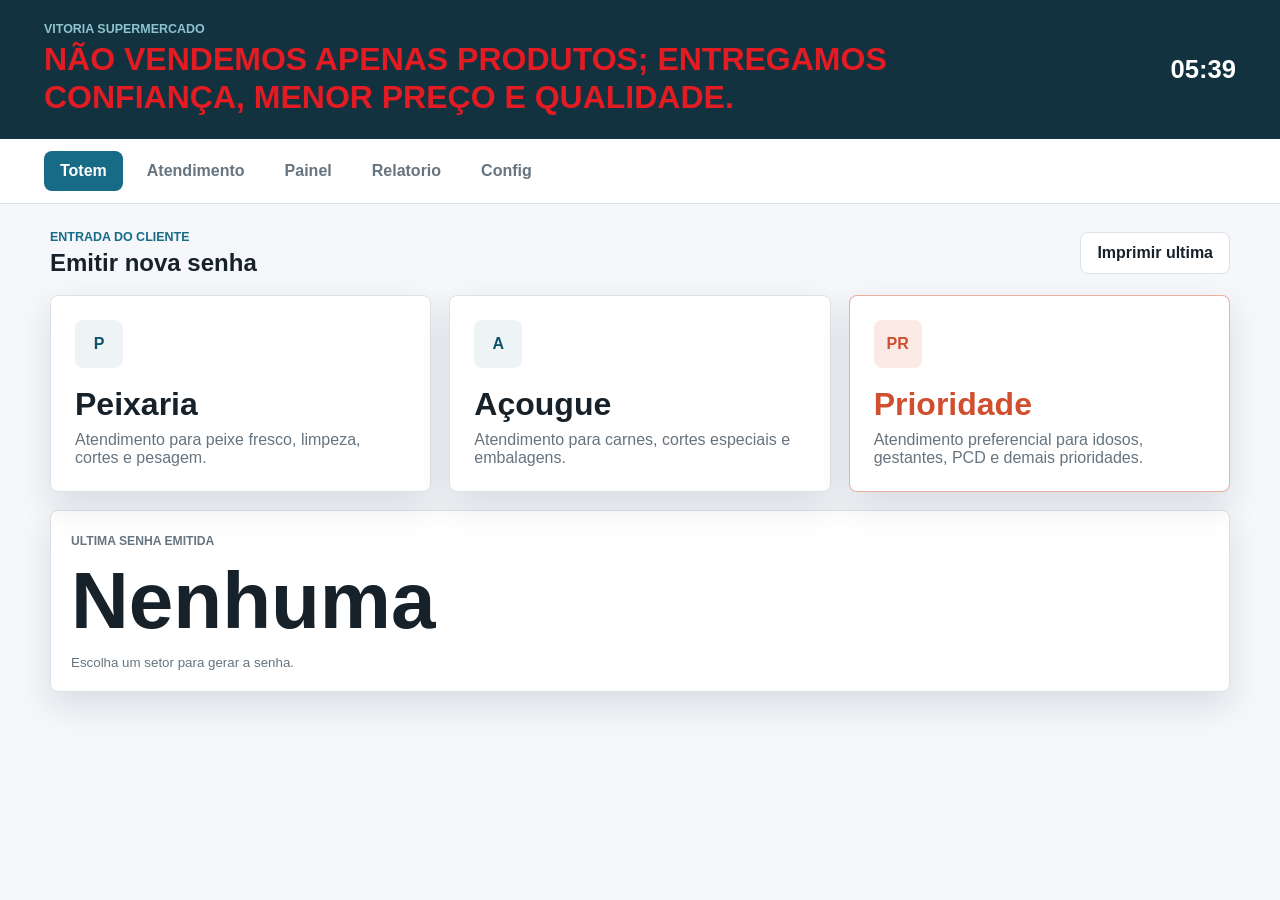
==== index.html @ a45faa85 "chore: primeiro commit" ====
<!doctype html>
<html lang="pt-BR">
  <head>
    <meta charset="utf-8">
    <meta name="viewport" content="width=device-width, initial-scale=1">
    <title>NÃO VENDEMOS APENAS PRODUTOS; ENTREGAMOS CONFIANÇA, MENOR PREÇO E QUALIDADE.</title>
    <link rel="stylesheet" href="styles.css">
  </head>
  <body>
    <header class="topbar">
      <div>
        <p class="eyebrow">VITORIA SUPERMERCADO</p>
        <h1 class="brand-message">NÃO VENDEMOS APENAS PRODUTOS; ENTREGAMOS CONFIANÇA, MENOR PREÇO E QUALIDADE.</h1>
      </div>
      <div class="clock" id="clock">--:--</div>
    </header>

    <nav class="tabs" aria-label="Areas do sistema">
      <button class="tab active" data-view="totem">Totem</button>
      <button class="tab" data-view="atendimento">Atendimento</button>
      <button class="tab" data-view="painel">Painel</button>
      <button class="tab" data-view="relatorio">Relatorio</button>
      <button class="tab" data-view="config">Config</button>
    </nav>

    <main>
      <section class="view active" id="view-totem">
        <div class="section-heading">
          <div>
            <p class="eyebrow">Entrada do cliente</p>
            <h2>Emitir nova senha</h2>
          </div>
          <button class="ghost" id="print-last">Imprimir ultima</button>
        </div>

        <div class="service-grid" id="service-grid"></div>

        <article class="ticket-preview" aria-live="polite">
          <span>Ultima senha emitida</span>
          <strong id="last-ticket">Nenhuma</strong>
          <small id="last-ticket-detail">Escolha um setor para gerar a senha.</small>
        </article>
      </section>

      <section class="view" id="view-atendimento">
        <div class="section-heading">
          <div>
            <p class="eyebrow">Operacao</p>
            <h2>Chamar e concluir atendimento</h2>
          </div>
          <button class="danger" id="reset-day">Zerar dia</button>
        </div>

        <div class="queue-layout">
          <aside class="counter-panel">
            <label for="counter-name">Guiche ou atendente</label>
            <input id="counter-name" type="text" value="Balcão do açougue" maxlength="28">

            <label for="sector-filter">Setor</label>
            <select id="sector-filter"></select>

            <button class="primary full" id="call-next">Chamar proxima senha</button>
            <button class="secondary full" id="recall-current">Chamar novamente</button>
            <button class="success full" id="finish-current">Finalizar atendimento</button>
            <button class="ghost full" id="skip-current">Pular senha</button>
          </aside>

          <div class="current-card">
            <span>Senha em atendimento</span>
            <strong id="current-ticket">--</strong>
            <p id="current-detail">Nenhuma senha chamada.</p>
          </div>

          <div class="queue-card">
            <div class="card-title">
              <h3>Aguardando</h3>
              <span id="waiting-count">0</span>
            </div>
            <div class="ticket-list" id="waiting-list"></div>
          </div>
        </div>
      </section>

      <section class="view" id="view-painel">
        <div class="panel-screen">
          <div class="panel-main">
            <img class="panel-logo" src="assets/logo-vitoria-super.png" alt="Vitoria Supermercados">
            <span>Senha chamada</span>
            <strong id="panel-ticket">--</strong>
            <p id="panel-sector">Aguardando chamada</p>
            <b id="panel-counter">--</b>
          </div>
          <div class="panel-history">
            <h3>Ultimas chamadas</h3>
            <div id="history-list"></div>
          </div>
        </div>
      </section>

      <section class="view" id="view-relatorio">
        <div class="section-heading">
          <div>
            <p class="eyebrow">Resumo do dia</p>
            <h2>Indicadores</h2>
          </div>
          <button class="ghost" id="export-json">Exportar JSON</button>
        </div>
        <div class="metrics" id="metrics"></div>
      </section>

      <section class="view" id="view-config">
        <div class="section-heading">
          <div>
            <p class="eyebrow">Preferencias</p>
            <h2>Setores e prioridades</h2>
          </div>
          <button class="primary" id="save-config">Salvar</button>
        </div>
        <div class="config-list" id="config-list"></div>
      </section>
    </main>

    <template id="service-template">
      <button class="service-card">
        <span class="service-prefix"></span>
        <strong class="service-name"></strong>
        <small class="service-description"></small>
      </button>
    </template>

    <script src="app.js"></script>
  </body>
</html>
---- styles.css ----
:root {
  --bg: #f5f7fa;
  --surface: #ffffff;
  --surface-2: #eef3f6;
  --text: #16212a;
  --muted: #66747f;
  --line: #dbe3e8;
  --brand: #176b87;
  --brand-dark: #0f5269;
  --accent: #d04f2f;
  --success: #16754a;
  --danger: #b42318;
  --shadow: 0 14px 34px rgba(17, 36, 48, 0.12);
}

* {
  box-sizing: border-box;
}

body {
  margin: 0;
  min-height: 100vh;
  background: var(--bg);
  color: var(--text);
  font-family: Arial, Helvetica, sans-serif;
}

button,
input,
select {
  font: inherit;
}

button {
  border: 0;
  cursor: pointer;
}

.topbar {
  display: flex;
  align-items: center;
  justify-content: space-between;
  gap: 20px;
  padding: 22px clamp(16px, 4vw, 44px);
  background: #12323f;
  color: #fff;
}

.topbar h1,
.section-heading h2 {
  margin: 0;
  letter-spacing: 0;
}

.topbar h1 {
  max-width: 920px;
  font-size: clamp(1.35rem, 3vw, 2rem);
  line-height: 1.18;
}

.brand-message {
  color: #e31b23;
}

.eyebrow {
  margin: 0 0 5px;
  color: #8fc2cf;
  font-size: 0.78rem;
  font-weight: 700;
  text-transform: uppercase;
}

.clock {
  min-width: 110px;
  text-align: right;
  font-size: 1.6rem;
  font-weight: 700;
}

.tabs {
  display: flex;
  gap: 8px;
  padding: 12px clamp(16px, 4vw, 44px);
  background: var(--surface);
  border-bottom: 1px solid var(--line);
  overflow-x: auto;
}

.tab {
  min-height: 40px;
  padding: 0 16px;
  border-radius: 8px;
  background: transparent;
  color: var(--muted);
  font-weight: 700;
  white-space: nowrap;
}

.tab.active {
  background: var(--brand);
  color: #fff;
}

main {
  width: min(1180px, calc(100% - 28px));
  margin: 26px auto 44px;
}

.view {
  display: none;
}

.view.active {
  display: block;
}

.section-heading {
  display: flex;
  align-items: center;
  justify-content: space-between;
  gap: 16px;
  margin-bottom: 18px;
}

.section-heading .eyebrow {
  color: var(--brand);
}

.service-grid {
  display: grid;
  grid-template-columns: repeat(3, minmax(0, 1fr));
  gap: 18px;
}

.service-card {
  min-height: 190px;
  padding: 24px;
  border: 1px solid var(--line);
  border-radius: 8px;
  background: var(--surface);
  color: var(--text);
  text-align: left;
  box-shadow: var(--shadow);
}

.service-card:hover {
  border-color: var(--brand);
  transform: translateY(-1px);
}

.service-card.priority-service {
  border-color: rgba(208, 79, 47, 0.45);
}

.service-card.priority-service .service-prefix {
  background: rgba(208, 79, 47, 0.12);
  color: var(--accent);
}

.service-card.priority-service .service-name {
  color: var(--accent);
}

.service-prefix {
  display: inline-grid;
  width: 48px;
  height: 48px;
  place-items: center;
  border-radius: 8px;
  background: var(--surface-2);
  color: var(--brand-dark);
  font-weight: 800;
}

.service-name {
  display: block;
  margin: 18px 0 8px;
  font-size: 2rem;
}

.service-description {
  color: var(--muted);
  font-size: 1rem;
}

.ticket-preview,
.current-card,
.queue-card,
.counter-panel,
.metric,
.config-row {
  border: 1px solid var(--line);
  border-radius: 8px;
  background: var(--surface);
  box-shadow: var(--shadow);
}

.ticket-preview {
  margin-top: 18px;
  padding: 20px;
}

.ticket-preview span,
.current-card span,
.panel-main span {
  color: var(--muted);
  font-weight: 700;
  text-transform: uppercase;
  font-size: 0.76rem;
}

.ticket-preview strong {
  display: block;
  margin: 6px 0;
  font-size: clamp(2.5rem, 9vw, 5rem);
}

.ticket-preview small,
.current-card p {
  color: var(--muted);
}

.queue-layout {
  display: grid;
  grid-template-columns: 260px 1fr 1.1fr;
  gap: 18px;
  align-items: start;
}

.counter-panel {
  display: grid;
  gap: 10px;
  padding: 18px;
}

label {
  color: var(--muted);
  font-size: 0.86rem;
  font-weight: 700;
}

input,
select {
  width: 100%;
  min-height: 42px;
  padding: 0 12px;
  border: 1px solid var(--line);
  border-radius: 8px;
  background: #fff;
  color: var(--text);
}

.primary,
.secondary,
.success,
.danger,
.ghost {
  min-height: 42px;
  padding: 0 16px;
  border-radius: 8px;
  font-weight: 800;
}

.primary {
  background: var(--brand);
  color: #fff;
}

.secondary {
  background: #273946;
  color: #fff;
}

.success {
  background: var(--success);
  color: #fff;
}

.danger {
  background: var(--danger);
  color: #fff;
}

.ghost {
  border: 1px solid var(--line);
  background: var(--surface);
  color: var(--text);
}

.full {
  width: 100%;
}

.current-card {
  min-height: 290px;
  padding: 24px;
}

.current-card strong {
  display: block;
  margin: 12px 0;
  font-size: clamp(3rem, 9vw, 6.5rem);
}

.queue-card {
  min-height: 290px;
  padding: 18px;
}

.card-title {
  display: flex;
  justify-content: space-between;
  align-items: center;
  gap: 14px;
  margin-bottom: 12px;
}

.card-title h3,
.panel-history h3 {
  margin: 0;
}

.card-title span {
  display: inline-grid;
  min-width: 34px;
  height: 34px;
  place-items: center;
  border-radius: 8px;
  background: var(--surface-2);
  font-weight: 800;
}

.ticket-list,
#history-list {
  display: grid;
  gap: 10px;
}

.ticket-item {
  display: grid;
  grid-template-columns: 90px 1fr auto;
  gap: 10px;
  align-items: center;
  padding: 12px;
  border-radius: 8px;
  background: var(--surface-2);
}

.ticket-item.priority-ticket {
  background: rgba(208, 79, 47, 0.12);
  border: 1px solid rgba(208, 79, 47, 0.26);
}

.ticket-item.priority-ticket strong {
  color: var(--accent);
}

.ticket-item strong {
  font-size: 1.35rem;
}

.ticket-item span {
  color: var(--muted);
}

.empty {
  padding: 16px;
  border: 1px dashed var(--line);
  border-radius: 8px;
  color: var(--muted);
  text-align: center;
}

.panel-screen {
  display: grid;
  grid-template-columns: minmax(0, 1.4fr) 360px;
  gap: 18px;
  min-height: 560px;
}

.panel-main {
  display: grid;
  align-content: center;
  justify-items: center;
  gap: 10px;
  padding: 28px 32px 34px;
  border-radius: 8px;
  background: #ffffff;
  border: 1px solid var(--line);
  color: #fff;
  text-align: center;
}

.panel-logo {
  width: min(520px, 88%);
  max-height: 170px;
  object-fit: contain;
  margin-bottom: 12px;
}

.panel-main span {
  color: var(--brand);
}

.panel-main strong {
  color: #0f2731;
  font-size: clamp(5rem, 18vw, 13rem);
  line-height: 1;
}

.panel-main p {
  margin: 18px 0 8px;
  color: var(--text);
  font-size: clamp(1.6rem, 4vw, 3rem);
}

.panel-main b {
  font-size: clamp(1.2rem, 3vw, 2rem);
  color: var(--accent);
}

.panel-history {
  padding: 20px;
  border-radius: 8px;
  background: var(--surface);
  border: 1px solid var(--line);
}

.metrics {
  display: grid;
  grid-template-columns: repeat(auto-fit, minmax(170px, 1fr));
  gap: 16px;
}

.metric {
  padding: 18px;
}

.metric span {
  color: var(--muted);
  font-weight: 700;
}

.metric strong {
  display: block;
  margin-top: 8px;
  font-size: 2.2rem;
}

.config-list {
  display: grid;
  gap: 12px;
}

.config-row {
  display: grid;
  grid-template-columns: 1fr 110px 1fr;
  gap: 12px;
  align-items: end;
  padding: 16px;
}

@media (max-width: 920px) {
  .service-grid,
  .queue-layout,
  .panel-screen,
  .metrics,
  .config-row {
    grid-template-columns: 1fr;
  }

  .section-heading {
    align-items: stretch;
    flex-direction: column;
  }

  .topbar {
    align-items: flex-start;
    flex-direction: column;
  }

  .clock {
    text-align: left;
  }

  .ticket-item {
    grid-template-columns: 1fr;
  }
}
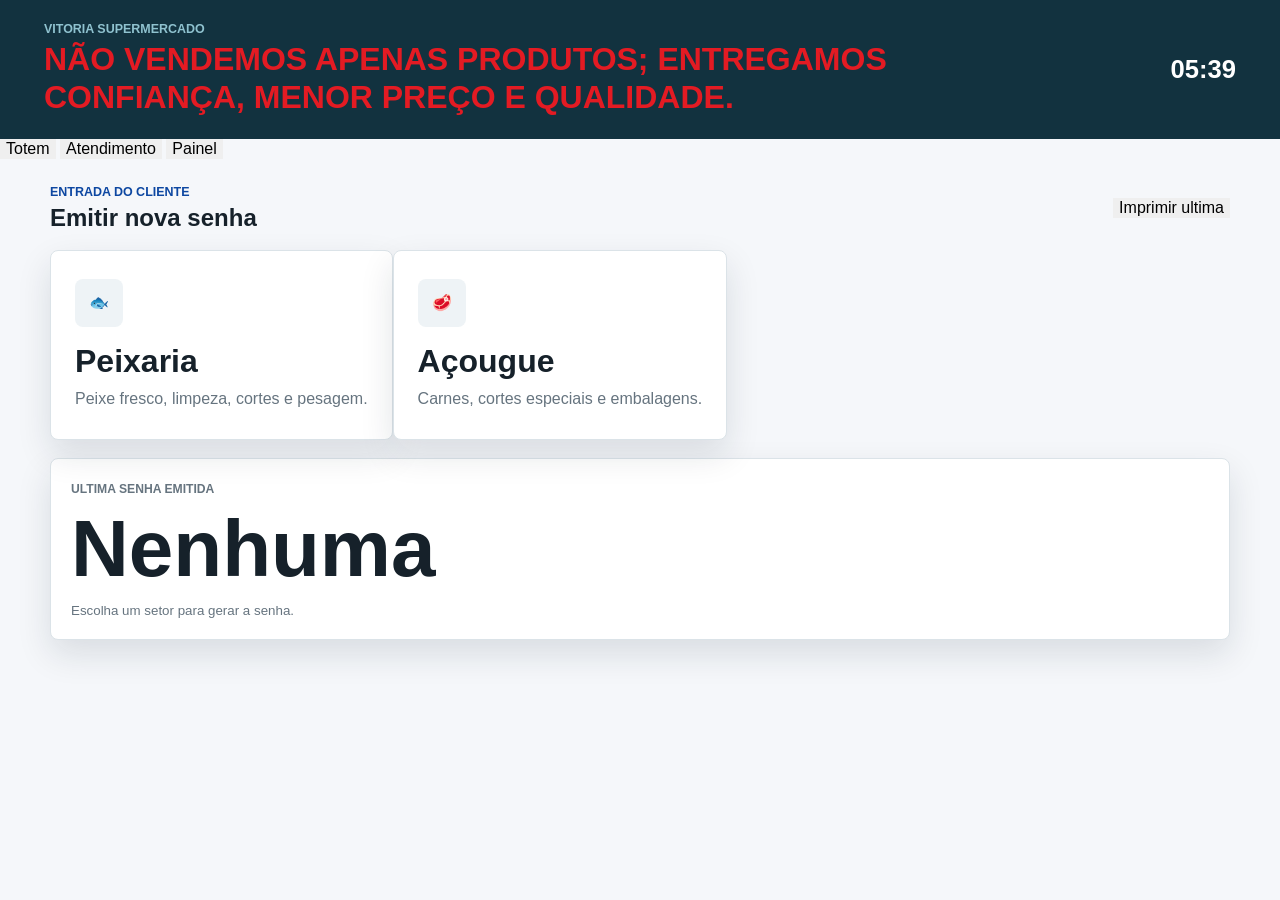
==== commit ecd51262: "feat: adiciona tela totem" ====
--- a/index.html
+++ b/index.html
@@ -1,133 +1,9 @@
-<!doctype html>
+﻿<!doctype html>
 <html lang="pt-BR">
   <head>
     <meta charset="utf-8">
-    <meta name="viewport" content="width=device-width, initial-scale=1">
-    <title>NÃO VENDEMOS APENAS PRODUTOS; ENTREGAMOS CONFIANÇA, MENOR PREÇO E QUALIDADE.</title>
-    <link rel="stylesheet" href="styles.css">
+    <meta http-equiv="refresh" content="0; url=pages/index.html">
+    <title>Redirecionando...</title>
   </head>
-  <body>
-    <header class="topbar">
-      <div>
-        <p class="eyebrow">VITORIA SUPERMERCADO</p>
-        <h1 class="brand-message">NÃO VENDEMOS APENAS PRODUTOS; ENTREGAMOS CONFIANÇA, MENOR PREÇO E QUALIDADE.</h1>
-      </div>
-      <div class="clock" id="clock">--:--</div>
-    </header>
-
-    <nav class="tabs" aria-label="Areas do sistema">
-      <button class="tab active" data-view="totem">Totem</button>
-      <button class="tab" data-view="atendimento">Atendimento</button>
-      <button class="tab" data-view="painel">Painel</button>
-      <button class="tab" data-view="relatorio">Relatorio</button>
-      <button class="tab" data-view="config">Config</button>
-    </nav>
-
-    <main>
-      <section class="view active" id="view-totem">
-        <div class="section-heading">
-          <div>
-            <p class="eyebrow">Entrada do cliente</p>
-            <h2>Emitir nova senha</h2>
-          </div>
-          <button class="ghost" id="print-last">Imprimir ultima</button>
-        </div>
-
-        <div class="service-grid" id="service-grid"></div>
-
-        <article class="ticket-preview" aria-live="polite">
-          <span>Ultima senha emitida</span>
-          <strong id="last-ticket">Nenhuma</strong>
-          <small id="last-ticket-detail">Escolha um setor para gerar a senha.</small>
-        </article>
-      </section>
-
-      <section class="view" id="view-atendimento">
-        <div class="section-heading">
-          <div>
-            <p class="eyebrow">Operacao</p>
-            <h2>Chamar e concluir atendimento</h2>
-          </div>
-          <button class="danger" id="reset-day">Zerar dia</button>
-        </div>
-
-        <div class="queue-layout">
-          <aside class="counter-panel">
-            <label for="counter-name">Guiche ou atendente</label>
-            <input id="counter-name" type="text" value="Balcão do açougue" maxlength="28">
-
-            <label for="sector-filter">Setor</label>
-            <select id="sector-filter"></select>
-
-            <button class="primary full" id="call-next">Chamar proxima senha</button>
-            <button class="secondary full" id="recall-current">Chamar novamente</button>
-            <button class="success full" id="finish-current">Finalizar atendimento</button>
-            <button class="ghost full" id="skip-current">Pular senha</button>
-          </aside>
-
-          <div class="current-card">
-            <span>Senha em atendimento</span>
-            <strong id="current-ticket">--</strong>
-            <p id="current-detail">Nenhuma senha chamada.</p>
-          </div>
-
-          <div class="queue-card">
-            <div class="card-title">
-              <h3>Aguardando</h3>
-              <span id="waiting-count">0</span>
-            </div>
-            <div class="ticket-list" id="waiting-list"></div>
-          </div>
-        </div>
-      </section>
-
-      <section class="view" id="view-painel">
-        <div class="panel-screen">
-          <div class="panel-main">
-            <img class="panel-logo" src="assets/logo-vitoria-super.png" alt="Vitoria Supermercados">
-            <span>Senha chamada</span>
-            <strong id="panel-ticket">--</strong>
-            <p id="panel-sector">Aguardando chamada</p>
-            <b id="panel-counter">--</b>
-          </div>
-          <div class="panel-history">
-            <h3>Ultimas chamadas</h3>
-            <div id="history-list"></div>
-          </div>
-        </div>
-      </section>
-
-      <section class="view" id="view-relatorio">
-        <div class="section-heading">
-          <div>
-            <p class="eyebrow">Resumo do dia</p>
-            <h2>Indicadores</h2>
-          </div>
-          <button class="ghost" id="export-json">Exportar JSON</button>
-        </div>
-        <div class="metrics" id="metrics"></div>
-      </section>
-
-      <section class="view" id="view-config">
-        <div class="section-heading">
-          <div>
-            <p class="eyebrow">Preferencias</p>
-            <h2>Setores e prioridades</h2>
-          </div>
-          <button class="primary" id="save-config">Salvar</button>
-        </div>
-        <div class="config-list" id="config-list"></div>
-      </section>
-    </main>
-
-    <template id="service-template">
-      <button class="service-card">
-        <span class="service-prefix"></span>
-        <strong class="service-name"></strong>
-        <small class="service-description"></small>
-      </button>
-    </template>
-
-    <script src="app.js"></script>
-  </body>
+  <body>Redirecionando...</body>
 </html>
